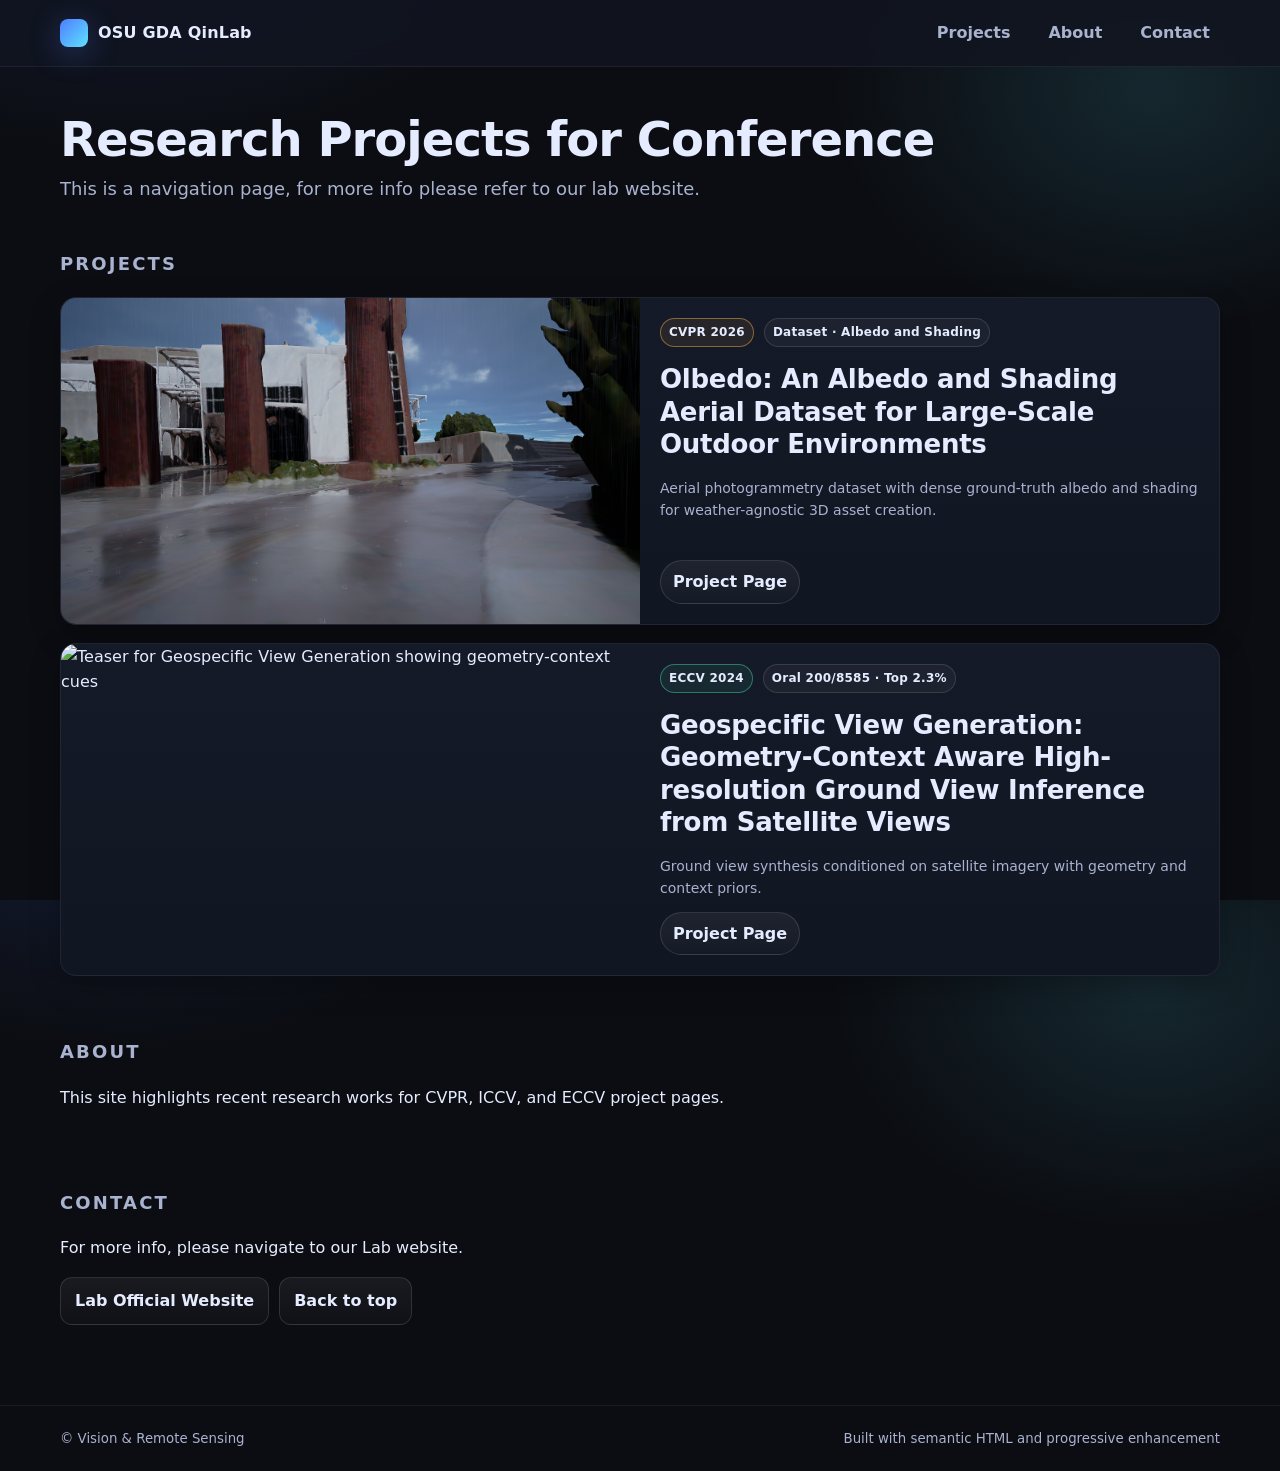
==== index.html @ 8f50970b "Add research portfolio landing page Introduces index.html with a CVPR-style research portfolio, incl" ====
<!DOCTYPE html>
<html lang="en">
<head>
  <meta charset="utf-8" />
  <meta name="viewport" content="width=device-width, initial-scale=1" />
  <title>QinLab - gitwebs</title>
  <meta name="description" content="CVPR-style research portfolio with navigation and project gallery." />
  <meta name="theme-color" content="#0b0d12" />
  <link rel="icon" href="data:image/svg+xml,%3Csvg xmlns='http://www.w3.org/2000/svg' viewBox='0 0 128 128'%3E%3Ccircle cx='64' cy='64' r='62' fill='%230b0d12'/%3E%3Cpath d='M64 20a44 44 0 100 88 44 44 0 000-88zm0 8a36 36 0 110 72 36 36 0 010-72z' fill='%23b9cdfc'/%3E%3Cpath d='M64 40a24 24 0 1024 24 24 24 0 00-24-24zm0 10a14 14 0 11-14 14 14 14 0 0114-14z' fill='%23fff'/%3E%3C/svg%3E" />
  <style>
    :root {
      --bg: #0b0d12;
      --bg-soft: #121520;
      --card: #151a28;
      --text: #e6ecff;
      --muted: #a9b2cf;
      --brand: #4f7cff;
      --brand-2: #8aa2ff;
      --accent: #5ee3ff;
      --ok: #46dcb0;
      --warn: #ffb54a;
      --bad: #ff6b7a;
      --ring: 0 0 0 3px rgba(79,124,255,.35);
      color-scheme: dark;
    }

    * { box-sizing: border-box; }
    html, body { height: 100%; }
    body {
      margin: 0;
      font-family: ui-sans-serif, system-ui, -apple-system, Segoe UI, Roboto, Inter, Noto Sans, Helvetica, Arial, Apple Color Emoji, Segoe UI Emoji;
      background: radial-gradient(1000px 600px at 10% -10%, rgba(79,124,255,.14), transparent 40%),
                  radial-gradient(800px 600px at 90% 10%, rgba(94,227,255,.12), transparent 40%),
                  linear-gradient(180deg, var(--bg), #0b0d12 40%);
      color: var(--text);
      line-height: 1.6;
      -webkit-font-smoothing: antialiased;
      -moz-osx-font-smoothing: grayscale;
    }

    /* Header */
    .site-header {
      position: sticky;
      top: 0;
      z-index: 50;
      backdrop-filter: saturate(1.2) blur(10px);
      background: color-mix(in oklab, var(--bg-soft) 88%, transparent);
      border-bottom: 1px solid rgba(255,255,255,.06);
    }
    .container { max-width: 1160px; margin: 0 auto; padding: 0 20px; }
    .nav { display: flex; align-items: center; justify-content: space-between; padding: 14px 0; }
    .brand { display: inline-flex; align-items: center; gap: 10px; text-decoration: none; color: var(--text); }
    .brand .logo { width: 28px; height: 28px; border-radius: 8px; background: linear-gradient(135deg, var(--brand), var(--accent)); box-shadow: 0 6px 30px rgba(79,124,255,.35); }
    .brand span { font-weight: 700; letter-spacing: .2px; }

    .nav-links { display: flex; gap: 18px; align-items: center; }
    .nav-links a { color: var(--muted); text-decoration: none; font-weight: 550; padding: 6px 10px; border-radius: 8px; }
    .nav-links a:hover, .nav-links a:focus { color: var(--text); background: rgba(255,255,255,.06); outline: none; box-shadow: var(--ring); }

    .btn { display: inline-flex; align-items: center; gap: 8px; border: 1px solid rgba(255,255,255,.12); padding: 10px 14px; border-radius: 12px; color: var(--text); text-decoration: none; font-weight: 600; background: linear-gradient(180deg, rgba(255,255,255,.06), rgba(255,255,255,.02)); }
    .btn:hover { border-color: rgba(255,255,255,.22); transform: translateY(-1px); transition: .2s ease; }

    .toggle { cursor: pointer; border: 1px solid rgba(255,255,255,.12); padding: 8px 10px; border-radius: 10px; font-size: 14px; color: var(--muted); background: rgba(255,255,255,.04); }

    /* Hero */
    .hero { padding: 46px 0 24px; }
    .hero h1 { font-size: clamp(28px, 4vw, 48px); line-height: 1.1; margin: 0 0 10px; letter-spacing: -0.02em; }
    .hero p { margin: 0; color: var(--muted); font-size: clamp(14px, 1.6vw, 18px); }

    /* Section title */
    .section { padding: 8px 0 40px; }
    .section h2 { font-size: 18px; text-transform: uppercase; letter-spacing: .12em; color: var(--muted); margin: 14px 0 18px; }

    /* Project grid */
    .grid { display: grid; grid-template-columns: repeat(12, 1fr); gap: 18px; }
/*    .card { grid-column: span 12; background: linear-gradient(180deg, var(--card), #0f1420 140%); border: 1px solid rgba(255,255,255,.06); border-radius: 16px; overflow: clip; box-shadow: 0 10px 30px rgba(0,0,0,.25); display: grid; grid-template-columns: 1.2fr 1fr; min-height: 220px; }
    .card:nth-child(even) { grid-template-columns: 1fr 1.2fr; }

    .card-media { position: relative; min-height: 220px; }
    .card-media img { position: absolute; inset: 0; width: 100%; height: 100%; object-fit: cover; }*/

    /* Force equal-width thumbnail + text columns */
.card {
  display: grid;
  grid-template-columns: 1fr 1fr !important;
  grid-column: span 12; background: linear-gradient(180deg, var(--card), #0f1420 140%); border: 1px solid rgba(255,255,255,.06); border-radius: 16px; overflow: clip; box-shadow: 0 10px 30px rgba(0,0,0,.25); display: grid; grid-template-columns: 1.2fr 1fr; min-height: 220px; 

}

.card:nth-child(even) {
  grid-template-columns: 1fr 1fr !important;
}

/* Uniform image aspect ratio */
.card-media {
  position: relative;
  width: 100%;
  aspect-ratio: 16 / 9;
  overflow: hidden;
}

.card-media img {
  width: 100%;
  height: 100%;
  object-fit: cover;
}


    .card-body { padding: 20px; display: flex; flex-direction: column; gap: 12px; }
    .kicker { display: inline-flex; gap: 10px; align-items: center; font-size: 13px; color: var(--muted); }
    .badge { display: inline-flex; align-items: center; gap: 6px; padding: 4px 8px; border-radius: 999px; font-size: 12px; font-weight: 700; letter-spacing: .02em; border: 1px solid rgba(255,255,255,.12); background: rgba(255,255,255,.04); color: var(--text); }
    .badge.ok { border-color: rgba(70,220,176,.45); background: rgba(70,220,176,.08); }
    .badge.warn { border-color: rgba(255,181,74,.45); background: rgba(255,181,74,.08); }

    .card h3 { margin: 4px 0 4px; font-size: clamp(18px, 2.2vw, 26px); line-height: 1.25; letter-spacing: -.01em; }
    .card .meta { color: var(--muted); font-size: 14px; }

    .actions { margin-top: auto; display: flex; flex-wrap: wrap; gap: 10px; }

    .pill-link { display: inline-flex; align-items: center; gap: 8px; text-decoration: none; font-weight: 700; color: var(--text); border: 1px solid rgba(255,255,255,.12); padding: 8px 12px; border-radius: 999px; background: linear-gradient(180deg, rgba(255,255,255,.06), rgba(255,255,255,.02)); }
    .pill-link:hover { border-color: rgba(255,255,255,.22); transform: translateY(-1px); transition: .2s ease; }

    /* Responsive */
    @media (max-width: 980px) {
      .card { grid-template-columns: 1fr; }
      .card:nth-child(even) { grid-template-columns: 1fr; }
    }

    @media (min-width: 700px) {
      .card { grid-column: span 12; }
    }

    /* Footer */
    footer { color: var(--muted); border-top: 1px solid rgba(255,255,255,.06); margin-top: 40px; }
    footer .foot { padding: 22px 0; display: flex; justify-content: space-between; align-items: center; flex-wrap: wrap; gap: 10px; }

    /* Focus visibility */
    :focus-visible { outline: none; box-shadow: var(--ring); }
  </style>
</head>
<body>
  <header class="site-header" role="banner">
    <div class="container nav">
      <a class="brand" href="#home">
        <span class="logo" aria-hidden="true"></span>
        <span>OSU GDA QinLab</span>
      </a>
      <nav class="nav-links" aria-label="Primary">
        <a href="#projects">Projects</a>
        <a href="#about">About</a>
        <a href="#contact">Contact</a>
      </nav>
    </div>
  </header>

  <main id="home">
    <section class="hero container" aria-labelledby="hero-title">
      <h1 id="hero-title">Research Projects for Conference</h1>
      <p>This is a navigation page, for more info please refer to our lab website.</p>
    </section>

    <section id="projects" class="section container" aria-labelledby="projects-title">
      <h2 id="projects-title">Projects</h2>

      <div class="grid" role="list">

        <!-- Project 2 -->
        <article class="card" role="listitem">
          <div class="card-media" aria-hidden="true">
            <img loading="lazy" src="https://gdaosu.github.io/olbedo/static/images/53a.png" alt="Olbedo dataset sample showing albedo and shading decomposition" />
          </div>
          <div class="card-body">
            <div class="kicker">
              <span class="badge warn">CVPR 2026</span>
              <span class="badge">Dataset · Albedo and Shading</span>
            </div>
            <h3>Olbedo: An Albedo and Shading Aerial Dataset for Large-Scale Outdoor Environments</h3>
            <div class="meta">Aerial photogrammetry dataset with dense ground-truth albedo and shading for weather-agnostic 3D asset creation.</div>
            <div class="actions">
              <a class="pill-link" href="https://gdaosu.github.io/olbedo/" target="_blank" rel="noopener">Project Page</a>
            </div>
          </div>
        </article>


        <!-- Project 1 -->
        <article class="card" role="listitem">
          <div class="card-media" aria-hidden="true">
            <img loading="lazy" src="https://gdaosu.github.io/geocontext/material/teaser.png" alt="Teaser for Geospecific View Generation showing geometry-context cues" />
          </div>
          <div class="card-body">
            <div class="kicker">
              <span class="badge ok" title="Oral presentation">ECCV 2024</span>
              <span class="badge" title="Acceptance stats">Oral 200/8585 · Top 2.3%</span>
            </div>
            <h3>Geospecific View Generation: Geometry-Context Aware High-resolution Ground View Inference from Satellite Views</h3>
            <div class="meta">Ground view synthesis conditioned on satellite imagery with geometry and context priors.</div>
            <div class="actions">
              <a class="pill-link" href="https://gdaosu.github.io/geocontext/" target="_blank" rel="noopener">Project Page</a>
            </div>
          </div>
        </article>


      </div>
    </section>

    <section id="about" class="section container" aria-labelledby="about-title">
      <h2 id="about-title">About</h2>
      <p style="max-width: 72ch">This site highlights recent research works for CVPR, ICCV, and ECCV project pages.</p>
    </section>

    <section id="contact" class="section container" aria-labelledby="contact-title">
      <h2 id="contact-title">Contact</h2>
      <p style="max-width: 72ch">For more info, please navigate to our Lab website.</p>
      <div class="actions" style="margin-top:10px">
        <a class="btn" href="https://u.osu.edu/qin.324/">Lab Official Website</a>
        <a class="btn" href="#" onclick="window.scrollTo({top:0,behavior:'smooth'})">Back to top</a>
      </div>
    </section>
  </main>

  <footer>
    <div class="container foot">
      <small>© <span id="year"></span> Vision & Remote Sensing</small>
      <small>Built with semantic HTML and progressive enhancement</small>
    </div>
  </footer>

  <script>
    // Year
    document.getElementById('year').textContent = new Date().getFullYear();

    // Simple theme toggle storing preference
    const key = 'prefers-dark';
    const $btn = document.getElementById('toggleTheme');
    function setTheme(dark) {
      if (dark) {
        document.documentElement.style.colorScheme = 'dark';
        document.body.style.background = "radial-gradient(1000px 600px at 10% -10%, rgba(79,124,255,.14), transparent 40%),
           radial-gradient(800px 600px at 90% 10%, rgba(94,227,255,.12), transparent 40%),
           linear-gradient(180deg, var(--bg), #0b0d12 40%)";
        document.body.style.color = 'var(--text)';
      } else {
        document.documentElement.style.colorScheme = 'light';
        document.body.style.background = '#f7f8fb';
        document.body.style.color = '#111';
      }
      localStorage.setItem(key, dark ? '1' : '0');(key, dark ? '1' : '0');
    }
    const initDark = localStorage.getItem(key) !== '0';
    setTheme(initDark);
    $btn.addEventListener('click', () => setTheme(localStorage.getItem(key) === '0'));
  </script>

  <!-- Structured data for better previews -->
  <script type="application/ld+json">
  {
    "@context": "https://schema.org",
    "@type": "ItemList",
    "name": "Research Projects",
    "itemListElement": [
      
      {
        "@type": "ListItem",
        "position": 1,
        "item": {
          "@type": "CreativeWork",
          "name": "Olbedo: An Albedo and Shading Aerial Dataset for Large-Scale Outdoor Environments",
          "url": "https://gdaosu.github.io/olbedo/",
          "image": "https://gdaosu.github.io/olbedo/static/images/53a.png",
          "isPartOf": {"@type": "Event", "name": "CVPR 2026"}
        }
      },
      {
        "@type": "ListItem",
        "position": 2,
        "item": {
          "@type": "CreativeWork",
          "name": "Geospecific View Generation: Geometry-Context Aware High-resolution Ground View Inference from Satellite Views",
          "url": "https://gdaosu.github.io/geocontext/",
          "image": "https://gdaosu.github.io/geocontext/material/teaser.png",
          "isPartOf": {"@type": "Event", "name": "ECCV 2024"}
        }
      }
    ]
  }
  </script>
</body>
</html>
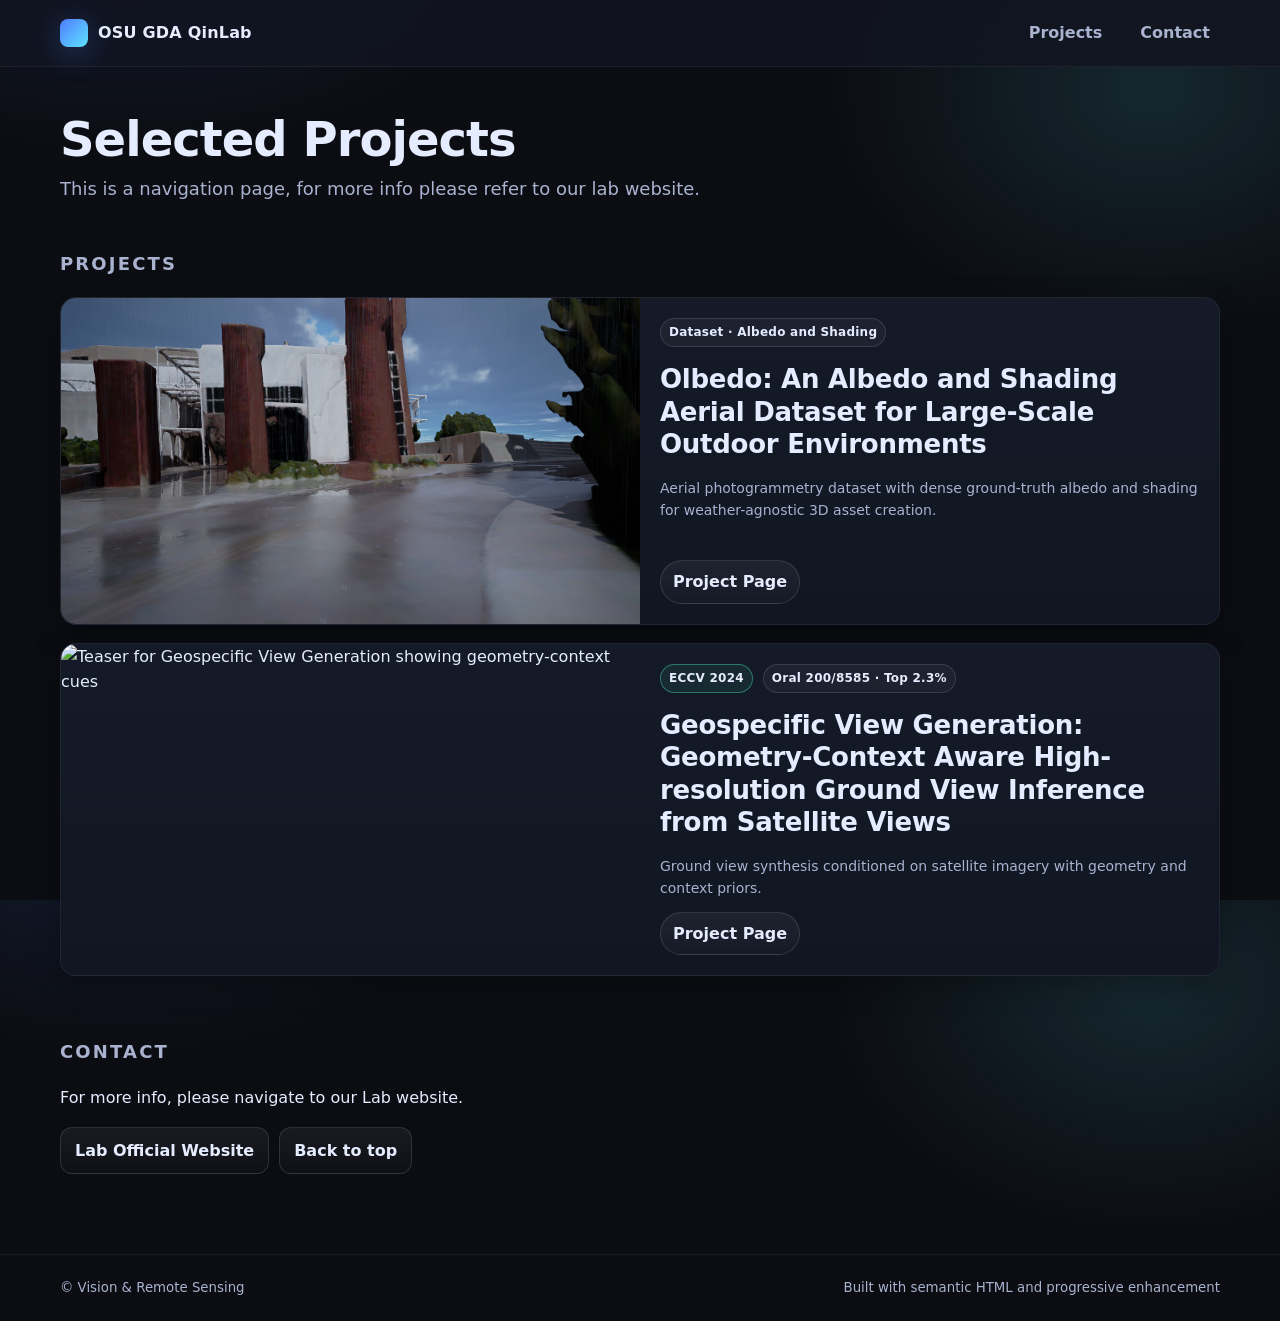
==== commit cbe2431e: "Remove About section and update title" ====
--- a/index.html
+++ b/index.html
@@ -147,7 +147,6 @@
       </a>
       <nav class="nav-links" aria-label="Primary">
         <a href="#projects">Projects</a>
-        <a href="#about">About</a>
         <a href="#contact">Contact</a>
       </nav>
     </div>
@@ -155,7 +154,7 @@
 
   <main id="home">
     <section class="hero container" aria-labelledby="hero-title">
-      <h1 id="hero-title">Research Projects for Conference</h1>
+      <h1 id="hero-title">Selected Projects</h1>
       <p>This is a navigation page, for more info please refer to our lab website.</p>
     </section>
 
@@ -171,7 +170,7 @@
           </div>
           <div class="card-body">
             <div class="kicker">
-              <span class="badge warn">CVPR 2026</span>
+              <!-- <span class="badge warn">CVPR 2026</span> -->
               <span class="badge">Dataset · Albedo and Shading</span>
             </div>
             <h3>Olbedo: An Albedo and Shading Aerial Dataset for Large-Scale Outdoor Environments</h3>
@@ -205,10 +204,6 @@
       </div>
     </section>
 
-    <section id="about" class="section container" aria-labelledby="about-title">
-      <h2 id="about-title">About</h2>
-      <p style="max-width: 72ch">This site highlights recent research works for CVPR, ICCV, and ECCV project pages.</p>
-    </section>
 
     <section id="contact" class="section container" aria-labelledby="contact-title">
       <h2 id="contact-title">Contact</h2>
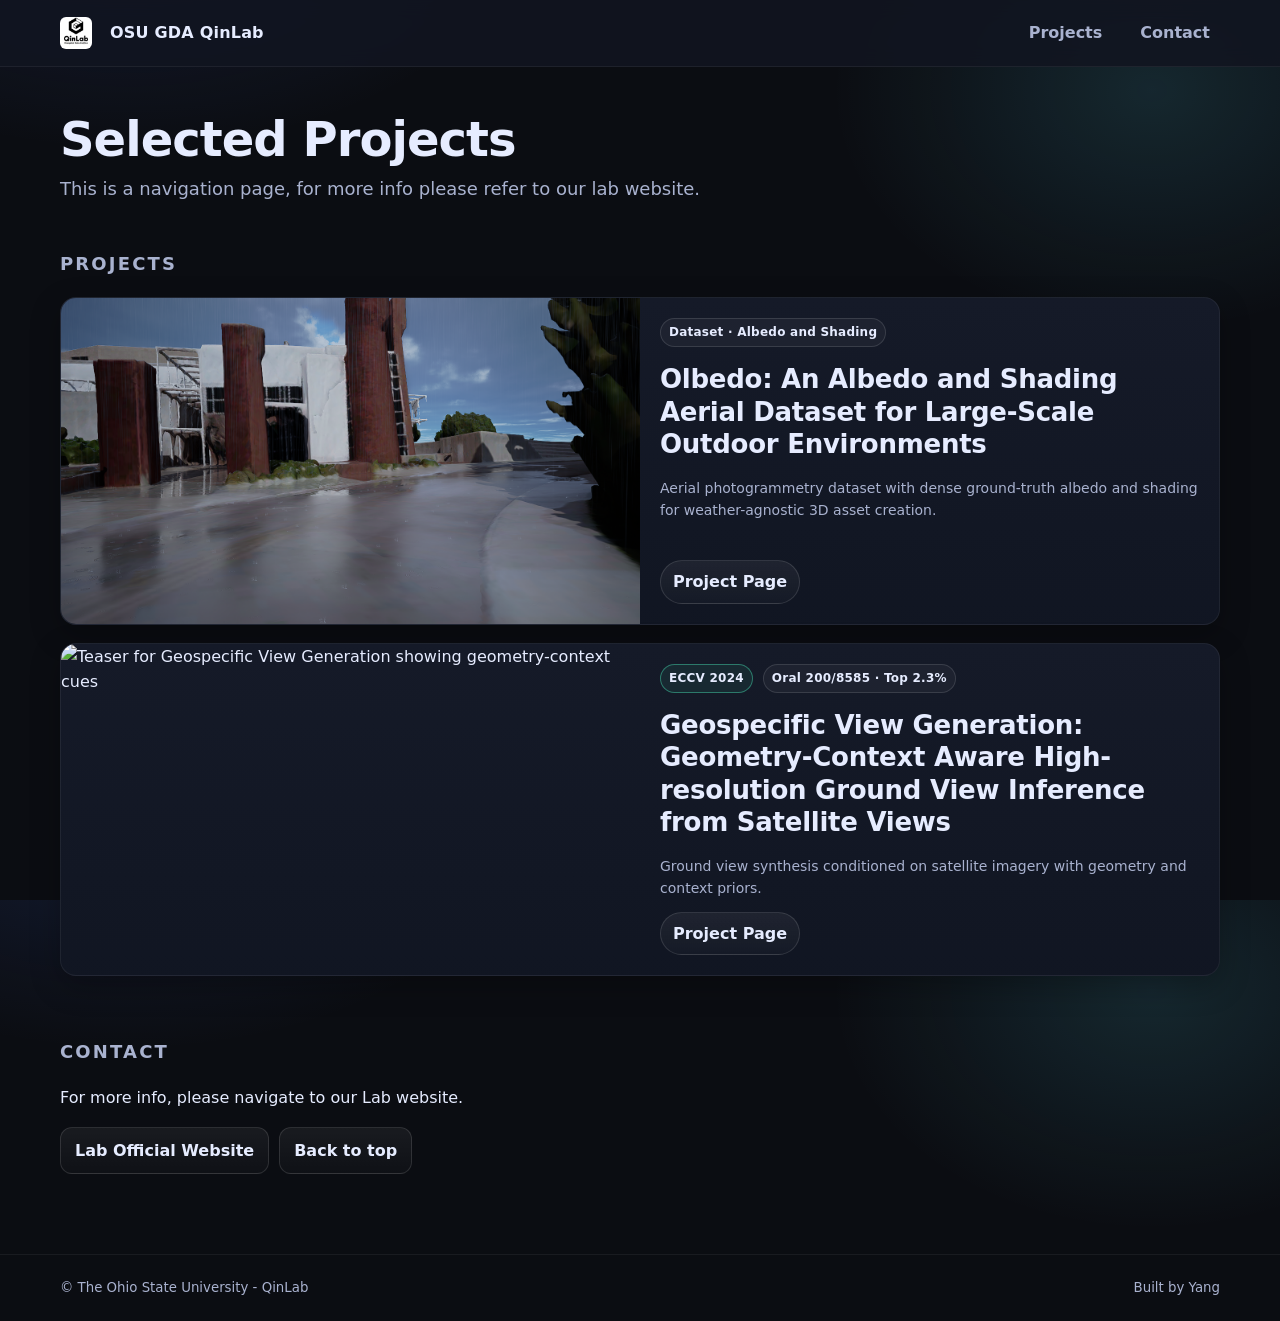
==== commit 119a825b: "Add lab logo and update branding in index.html Added lab_logo.jpg and updated favicon to use the new" ====
--- a/index.html
+++ b/index.html
@@ -6,7 +6,7 @@
   <title>QinLab - gitwebs</title>
   <meta name="description" content="CVPR-style research portfolio with navigation and project gallery." />
   <meta name="theme-color" content="#0b0d12" />
-  <link rel="icon" href="data:image/svg+xml,%3Csvg xmlns='http://www.w3.org/2000/svg' viewBox='0 0 128 128'%3E%3Ccircle cx='64' cy='64' r='62' fill='%230b0d12'/%3E%3Cpath d='M64 20a44 44 0 100 88 44 44 0 000-88zm0 8a36 36 0 110 72 36 36 0 010-72z' fill='%23b9cdfc'/%3E%3Cpath d='M64 40a24 24 0 1024 24 24 24 0 00-24-24zm0 10a14 14 0 11-14 14 14 14 0 0114-14z' fill='%23fff'/%3E%3C/svg%3E" />
+ <link rel="icon" type="image/jpeg" href="assets/lab_logo.jpg" />
   <style>
     :root {
       --bg: #0b0d12;
@@ -80,30 +80,39 @@
     .card-media img { position: absolute; inset: 0; width: 100%; height: 100%; object-fit: cover; }*/
 
     /* Force equal-width thumbnail + text columns */
-.card {
-  display: grid;
-  grid-template-columns: 1fr 1fr !important;
-  grid-column: span 12; background: linear-gradient(180deg, var(--card), #0f1420 140%); border: 1px solid rgba(255,255,255,.06); border-radius: 16px; overflow: clip; box-shadow: 0 10px 30px rgba(0,0,0,.25); display: grid; grid-template-columns: 1.2fr 1fr; min-height: 220px; 
-
-}
-
-.card:nth-child(even) {
-  grid-template-columns: 1fr 1fr !important;
-}
-
-/* Uniform image aspect ratio */
-.card-media {
-  position: relative;
-  width: 100%;
-  aspect-ratio: 16 / 9;
-  overflow: hidden;
-}
-
-.card-media img {
-  width: 100%;
-  height: 100%;
-  object-fit: cover;
-}
+    .card {
+      display: grid;
+      grid-template-columns: 1fr 1fr !important;
+      grid-column: span 12; background: linear-gradient(180deg, var(--card), #0f1420 140%); border: 1px solid rgba(255,255,255,.06); border-radius: 16px; overflow: clip; box-shadow: 0 10px 30px rgba(0,0,0,.25); display: grid; grid-template-columns: 1.2fr 1fr; min-height: 220px; 
+
+    }
+
+    .card:nth-child(even) {
+      grid-template-columns: 1fr 1fr !important;
+    }
+
+    /* Uniform image aspect ratio */
+    .card-media {
+      position: relative;
+      width: 100%;
+      aspect-ratio: 16 / 9;
+      overflow: hidden;
+    }
+
+    .card-media img {
+      width: 100%;
+      height: 100%;
+      object-fit: cover;
+    }
+
+    .lab-logo {
+      width: 32px;        /* Adjust size */
+      height: 32px;
+      object-fit: contain;
+      border-radius: 6px; /* Optional */
+      margin-right: 8px;
+    }
+
 
 
     .card-body { padding: 20px; display: flex; flex-direction: column; gap: 12px; }
@@ -142,7 +151,7 @@
   <header class="site-header" role="banner">
     <div class="container nav">
       <a class="brand" href="#home">
-        <span class="logo" aria-hidden="true"></span>
+        <img src="assets/lab_logo.jpg" alt="Lab Logo" class="lab-logo" />
         <span>OSU GDA QinLab</span>
       </a>
       <nav class="nav-links" aria-label="Primary">
@@ -217,8 +226,8 @@
 
   <footer>
     <div class="container foot">
-      <small>© <span id="year"></span> Vision & Remote Sensing</small>
-      <small>Built with semantic HTML and progressive enhancement</small>
+      <small>© <span id="year"></span> The Ohio State University - QinLab</small>
+      <small>Built by Yang</small>
     </div>
   </footer>
 
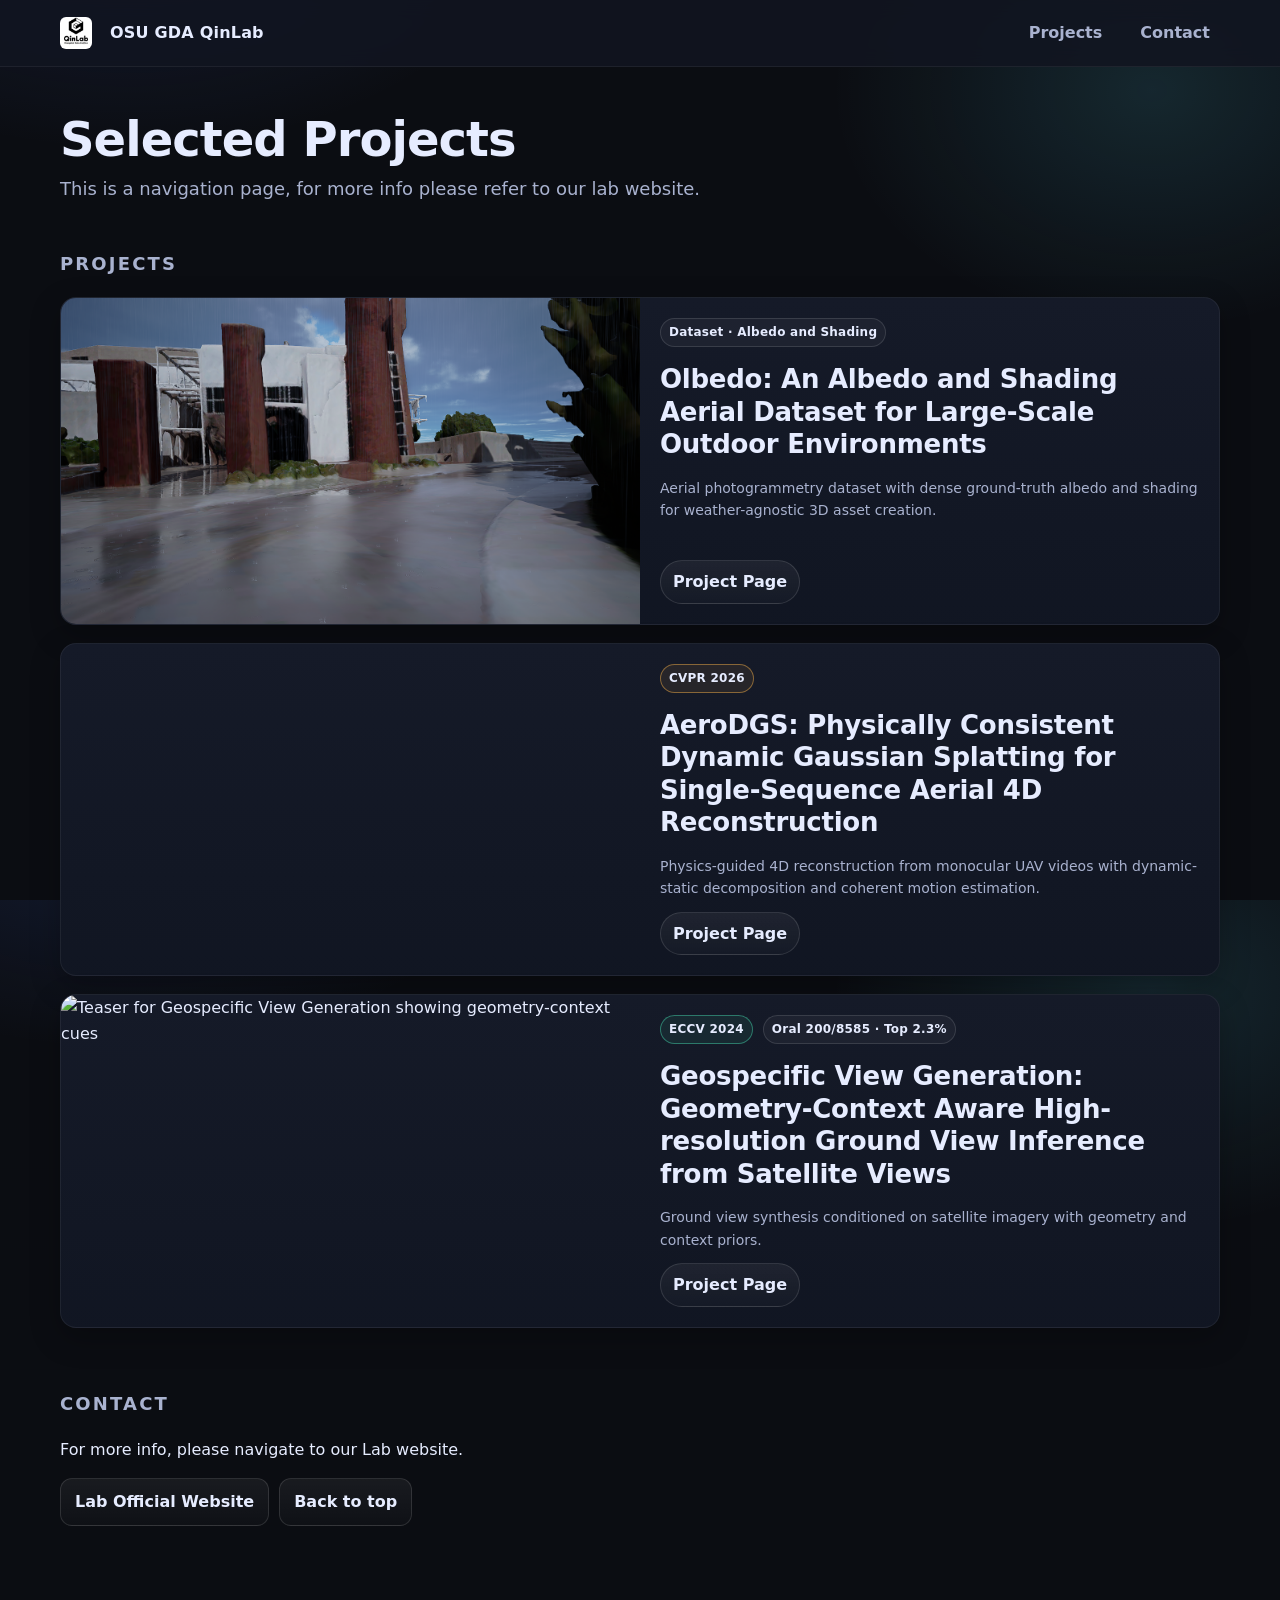
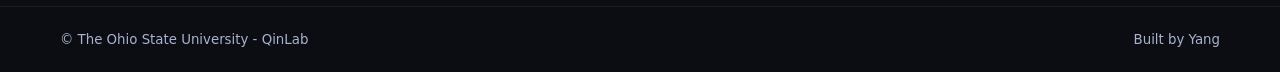
==== commit b2b0211d: "update README and main page" ====
--- a/index.html
+++ b/index.html
@@ -3,8 +3,8 @@
 <head>
   <meta charset="utf-8" />
   <meta name="viewport" content="width=device-width, initial-scale=1" />
-  <title>QinLab - gitwebs</title>
-  <meta name="description" content="CVPR-style research portfolio with navigation and project gallery." />
+  <title>QinLab - Selected Projects</title>
+  <meta name="description" content="QinLab Selected research webpage navigation and project gallery." />
   <meta name="theme-color" content="#0b0d12" />
  <link rel="icon" type="image/jpeg" href="assets/lab_logo.jpg" />
   <style>
@@ -105,6 +105,13 @@
       object-fit: cover;
     }
 
+    .card-media video {
+      width: 100%;
+      height: 100%;
+      object-fit: cover;
+      display: block;
+    }
+
     .lab-logo {
       width: 32px;        /* Adjust size */
       height: 32px;
@@ -190,6 +197,24 @@
           </div>
         </article>
 
+        <!-- Project -->
+        <article class="card" role="listitem">
+          <div class="card-media" aria-hidden="true">
+            <video autoplay muted loop playsinline preload="metadata">
+              <source src="aerialdgs/static/videos/high_rendered_web.mp4" type="video/mp4">
+            </video>
+          </div>
+          <div class="card-body">
+            <div class="kicker">
+              <span class="badge warn">CVPR 2026</span>
+            </div>
+            <h3>AeroDGS: Physically Consistent Dynamic Gaussian Splatting for Single-Sequence Aerial 4D Reconstruction</h3>
+            <div class="meta">Physics-guided 4D reconstruction from monocular UAV videos with dynamic-static decomposition and coherent motion estimation.</div>
+            <div class="actions">
+              <a class="pill-link" href="aerialdgs/" target="_blank" rel="noopener">Project Page</a>
+            </div>
+          </div>
+        </article>
 
         <!-- Project 1 -->
         <article class="card" role="listitem">
@@ -281,6 +306,17 @@
         "position": 2,
         "item": {
           "@type": "CreativeWork",
+          "name": "AeroDGS: Physically Consistent Dynamic Gaussian Splatting for Single-Sequence Aerial 4D Reconstruction",
+          "url": "https://gdaosu.github.io/aerialdgs/",
+          "image": "https://gdaosu.github.io/aerialdgs/static/images/method.png",
+          "isPartOf": {"@type": "Event", "name": "CVPR 2026"}
+        }
+      },
+      {
+        "@type": "ListItem",
+        "position": 3,
+        "item": {
+          "@type": "CreativeWork",
           "name": "Geospecific View Generation: Geometry-Context Aware High-resolution Ground View Inference from Satellite Views",
           "url": "https://gdaosu.github.io/geocontext/",
           "image": "https://gdaosu.github.io/geocontext/material/teaser.png",
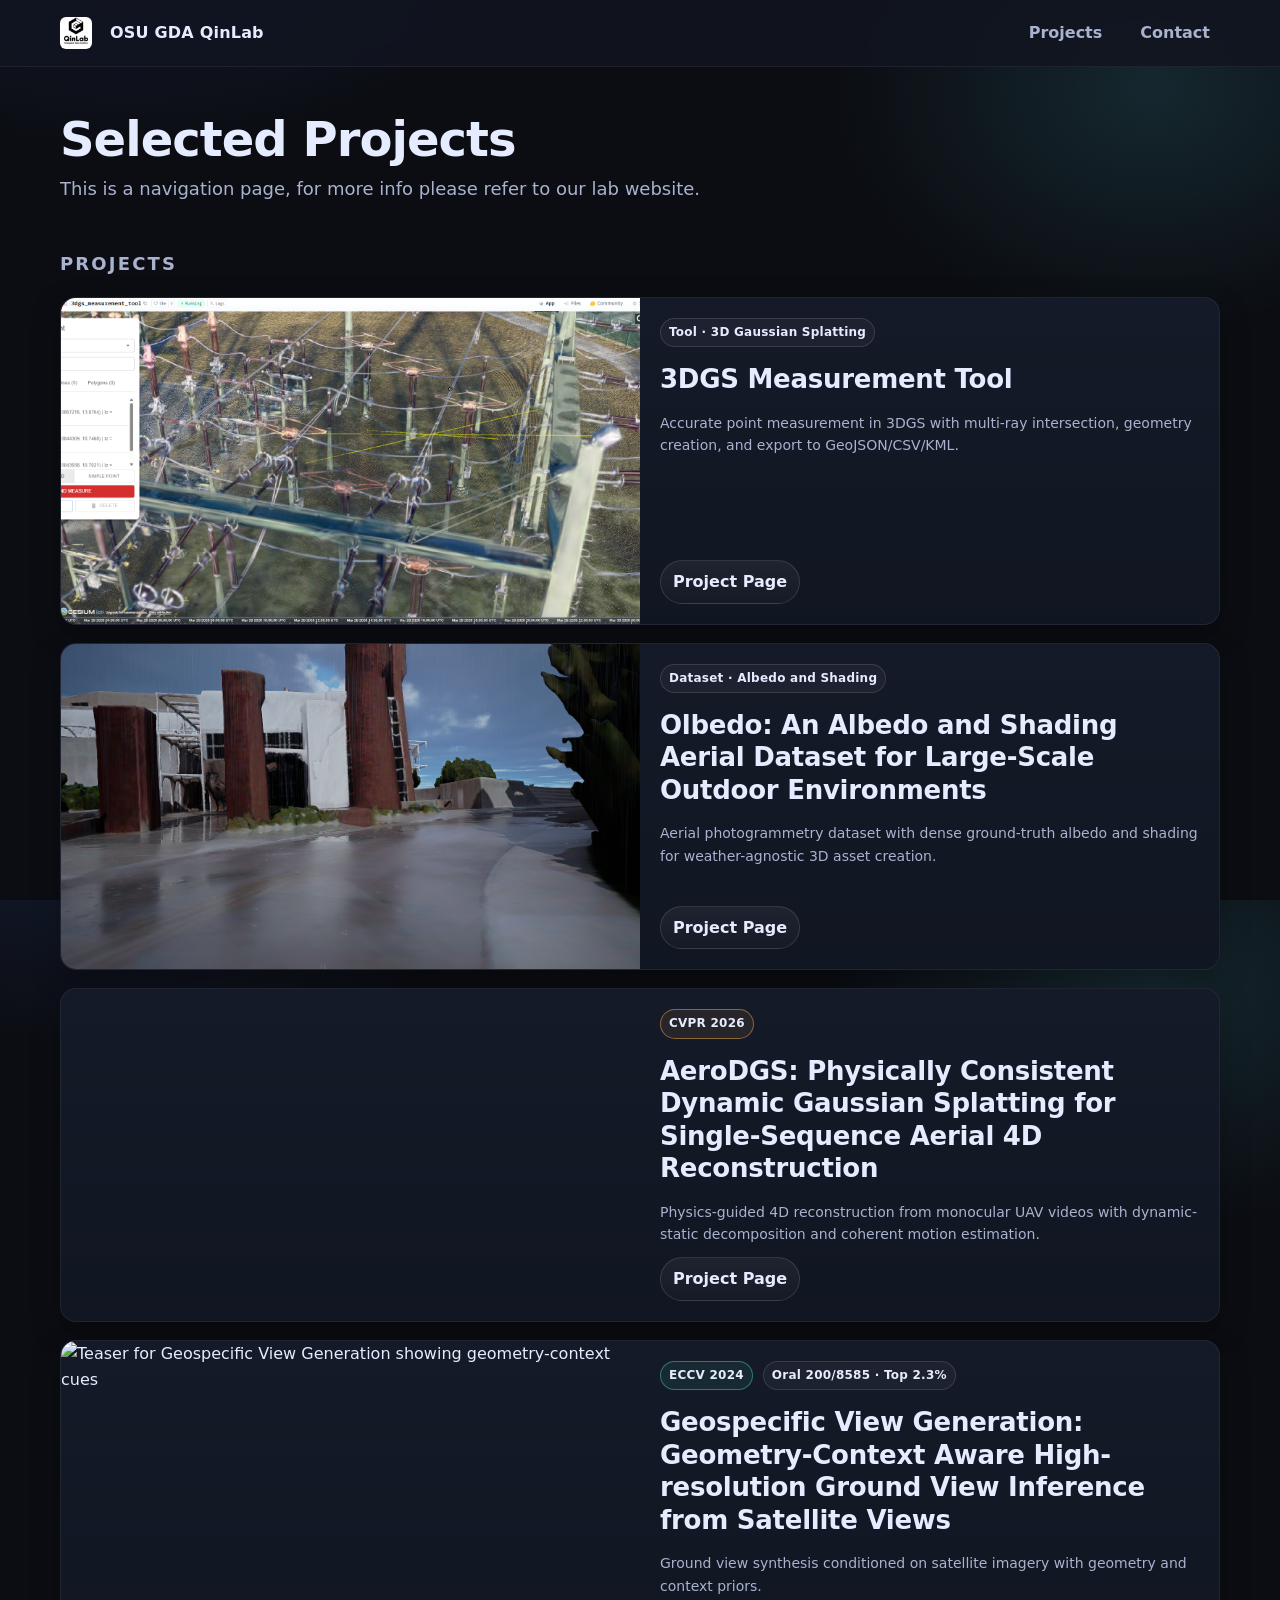
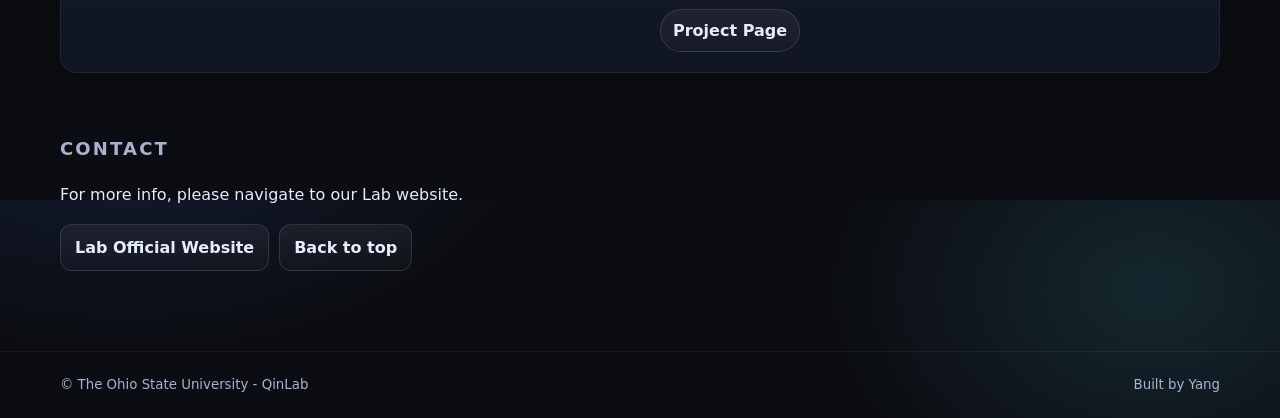
==== commit d61baaf9: "add 3dgs_measurement_tool" ====
--- a/index.html
+++ b/index.html
@@ -179,6 +179,23 @@
 
       <div class="grid" role="list">
 
+        <!-- Project 3 -->
+        <article class="card" role="listitem">
+          <div class="card-media" aria-hidden="true">
+            <img loading="lazy" src="3dgs_measurement_tool/static/images/demo.png" alt="Preview card for 3DGS Measurement Tool" />
+          </div>
+          <div class="card-body">
+            <div class="kicker">
+              <span class="badge">Tool · 3D Gaussian Splatting</span>
+            </div>
+            <h3>3DGS Measurement Tool</h3>
+            <div class="meta">Accurate point measurement in 3DGS with multi-ray intersection, geometry creation, and export to GeoJSON/CSV/KML.</div>
+            <div class="actions">
+              <a class="pill-link" href="3dgs_measurement_tool/" target="_blank" rel="noopener">Project Page</a>
+            </div>
+          </div>
+        </article>
+
         <!-- Project 2 -->
         <article class="card" role="listitem">
           <div class="card-media" aria-hidden="true">
@@ -295,6 +312,17 @@
         "position": 1,
         "item": {
           "@type": "CreativeWork",
+          "name": "3DGS Measurement Tool",
+          "url": "https://gdaosu.github.io/3dgs_measurement_tool/",
+          "image": "https://gdaosu.github.io/assets/lab_logo.jpg",
+          "isPartOf": {"@type": "Organization", "name": "OSU GDA QinLab"}
+        }
+      },
+      {
+        "@type": "ListItem",
+        "position": 2,
+        "item": {
+          "@type": "CreativeWork",
           "name": "Olbedo: An Albedo and Shading Aerial Dataset for Large-Scale Outdoor Environments",
           "url": "https://gdaosu.github.io/olbedo/",
           "image": "https://gdaosu.github.io/olbedo/static/images/53a.png",
@@ -303,7 +331,7 @@
       },
       {
         "@type": "ListItem",
-        "position": 2,
+        "position": 3,
         "item": {
           "@type": "CreativeWork",
           "name": "AeroDGS: Physically Consistent Dynamic Gaussian Splatting for Single-Sequence Aerial 4D Reconstruction",
@@ -314,7 +342,7 @@
       },
       {
         "@type": "ListItem",
-        "position": 3,
+        "position": 4,
         "item": {
           "@type": "CreativeWork",
           "name": "Geospecific View Generation: Geometry-Context Aware High-resolution Ground View Inference from Satellite Views",
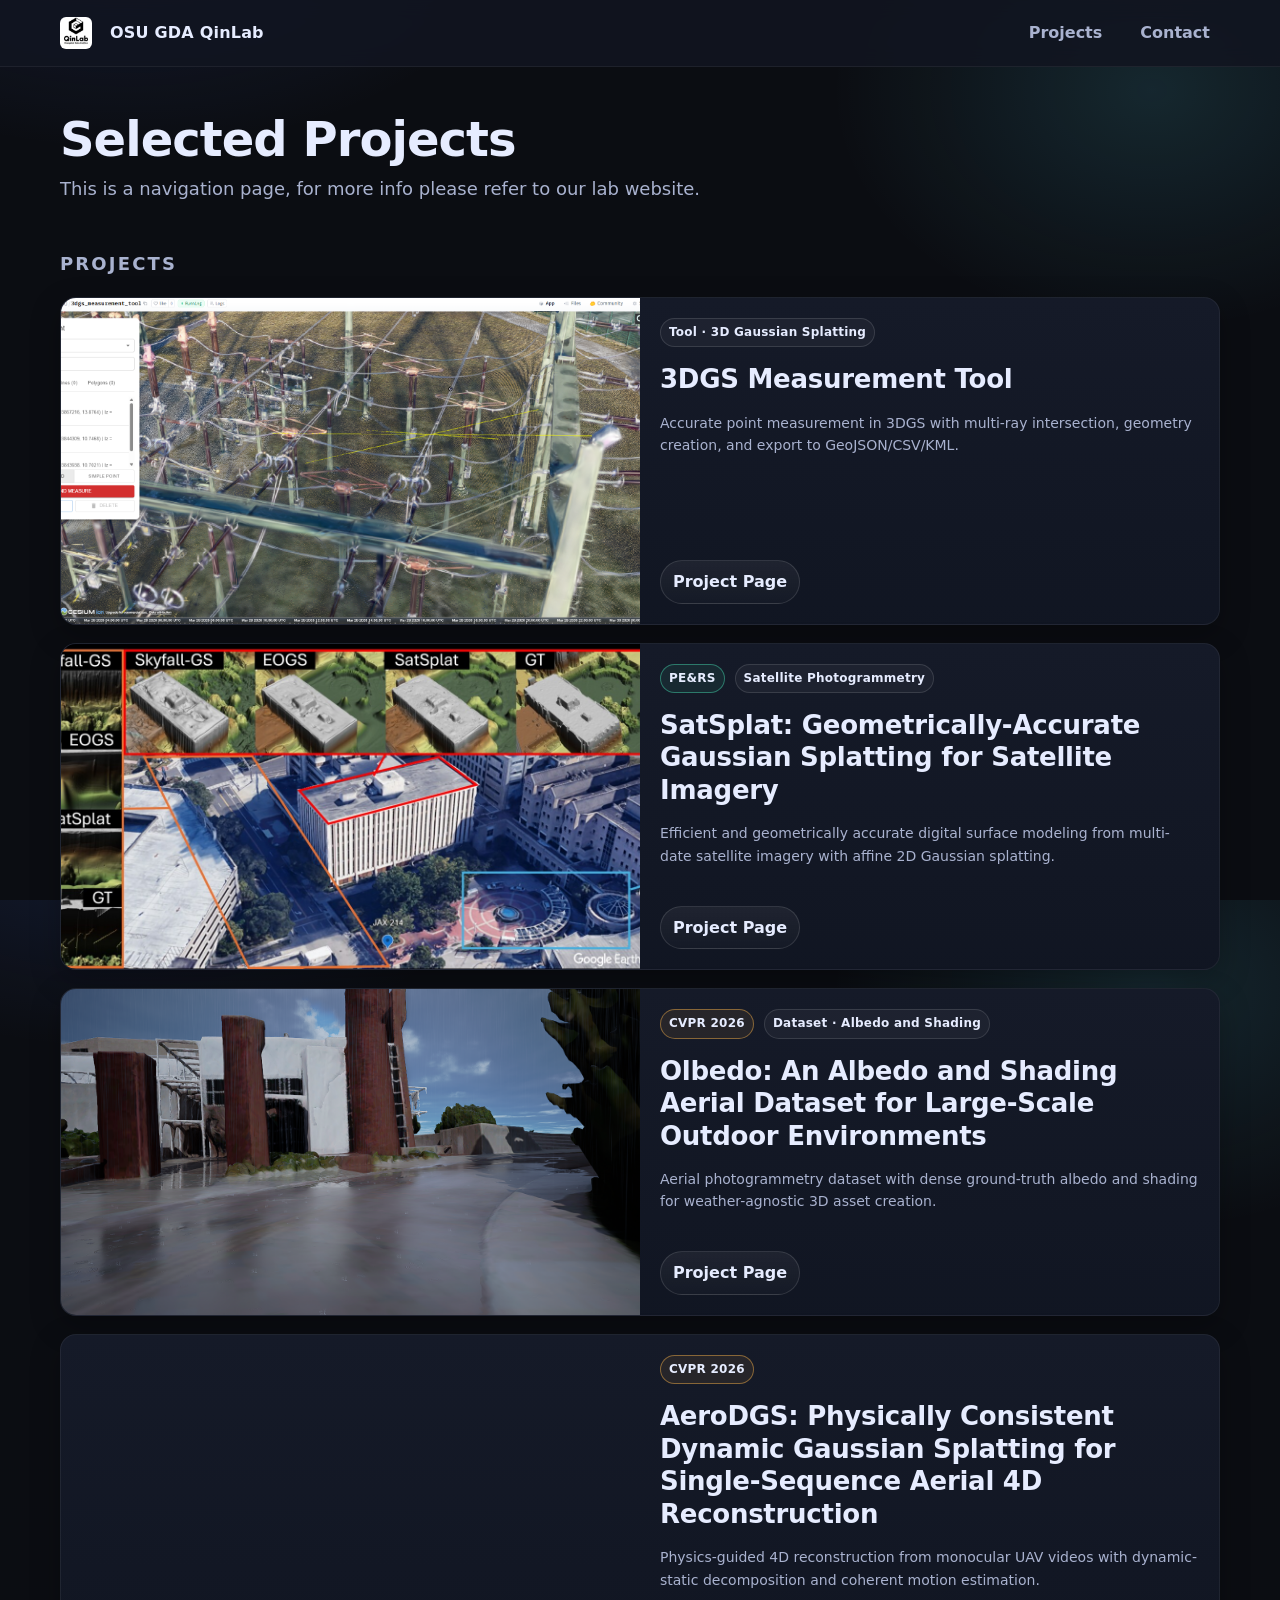
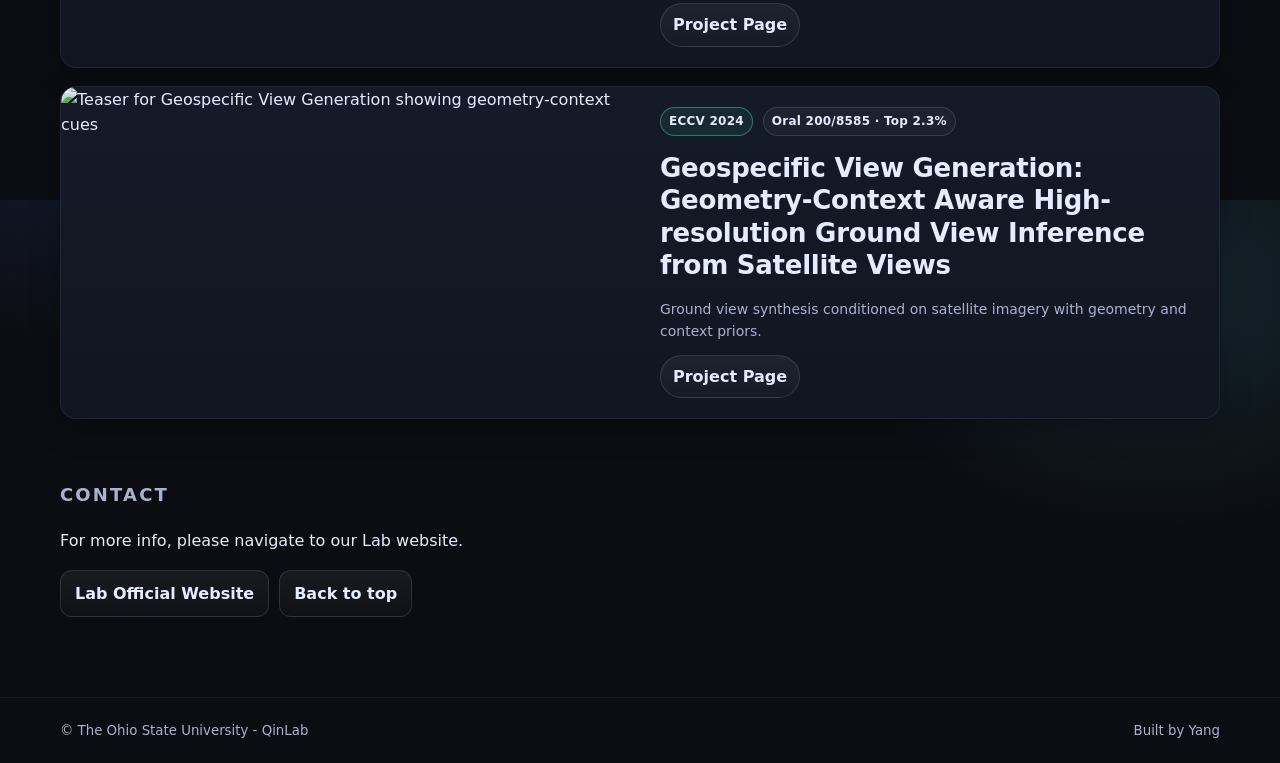
==== commit 01ea0a74: "Add SatSplat project page" ====
--- a/index.html
+++ b/index.html
@@ -196,20 +196,38 @@
           </div>
         </article>
 
+        <!-- Project SatSplat -->
+        <article class="card" role="listitem">
+          <div class="card-media" aria-hidden="true">
+            <img loading="lazy" src="satsplat/static/images/teaser.jpg" alt="SatSplat satellite digital surface model reconstruction teaser" />
+          </div>
+          <div class="card-body">
+            <div class="kicker">
+              <span class="badge ok">PE&amp;RS</span>
+              <span class="badge">Satellite Photogrammetry</span>
+            </div>
+            <h3>SatSplat: Geometrically-Accurate Gaussian Splatting for Satellite Imagery</h3>
+            <div class="meta">Efficient and geometrically accurate digital surface modeling from multi-date satellite imagery with affine 2D Gaussian splatting.</div>
+            <div class="actions">
+              <a class="pill-link" href="satsplat/" target="_blank" rel="noopener">Project Page</a>
+            </div>
+          </div>
+        </article>
+
         <!-- Project 2 -->
         <article class="card" role="listitem">
           <div class="card-media" aria-hidden="true">
-            <img loading="lazy" src="https://gdaosu.github.io/olbedo/static/images/53a.png" alt="Olbedo dataset sample showing albedo and shading decomposition" />
-          </div>
-          <div class="card-body">
-            <div class="kicker">
-              <!-- <span class="badge warn">CVPR 2026</span> -->
+            <img loading="lazy" src="olbedo/static/images/53a.png" alt="Olbedo dataset sample showing albedo and shading decomposition" />
+          </div>
+          <div class="card-body">
+            <div class="kicker">
+              <span class="badge warn">CVPR 2026</span>
               <span class="badge">Dataset · Albedo and Shading</span>
             </div>
             <h3>Olbedo: An Albedo and Shading Aerial Dataset for Large-Scale Outdoor Environments</h3>
             <div class="meta">Aerial photogrammetry dataset with dense ground-truth albedo and shading for weather-agnostic 3D asset creation.</div>
             <div class="actions">
-              <a class="pill-link" href="https://gdaosu.github.io/olbedo/" target="_blank" rel="noopener">Project Page</a>
+              <a class="pill-link" href="olbedo/" target="_blank" rel="noopener">Project Page</a>
             </div>
           </div>
         </article>
@@ -236,7 +254,7 @@
         <!-- Project 1 -->
         <article class="card" role="listitem">
           <div class="card-media" aria-hidden="true">
-            <img loading="lazy" src="https://gdaosu.github.io/geocontext/material/teaser.png" alt="Teaser for Geospecific View Generation showing geometry-context cues" />
+            <img loading="lazy" src="geocontext/material/teaser.png" alt="Teaser for Geospecific View Generation showing geometry-context cues" />
           </div>
           <div class="card-body">
             <div class="kicker">
@@ -246,7 +264,7 @@
             <h3>Geospecific View Generation: Geometry-Context Aware High-resolution Ground View Inference from Satellite Views</h3>
             <div class="meta">Ground view synthesis conditioned on satellite imagery with geometry and context priors.</div>
             <div class="actions">
-              <a class="pill-link" href="https://gdaosu.github.io/geocontext/" target="_blank" rel="noopener">Project Page</a>
+              <a class="pill-link" href="geocontext/" target="_blank" rel="noopener">Project Page</a>
             </div>
           </div>
         </article>
@@ -313,8 +331,8 @@
         "item": {
           "@type": "CreativeWork",
           "name": "3DGS Measurement Tool",
-          "url": "https://gdaosu.github.io/3dgs_measurement_tool/",
-          "image": "https://gdaosu.github.io/assets/lab_logo.jpg",
+          "url": "3dgs_measurement_tool/",
+          "image": "assets/lab_logo.jpg",
           "isPartOf": {"@type": "Organization", "name": "OSU GDA QinLab"}
         }
       },
@@ -323,31 +341,42 @@
         "position": 2,
         "item": {
           "@type": "CreativeWork",
+          "name": "SatSplat: Geometrically-Accurate Gaussian Splatting for Satellite Imagery",
+          "url": "satsplat/",
+          "image": "satsplat/static/images/teaser.jpg",
+          "isPartOf": {"@type": "Periodical", "name": "Photogrammetric Engineering & Remote Sensing"}
+        }
+      },
+      {
+        "@type": "ListItem",
+        "position": 3,
+        "item": {
+          "@type": "CreativeWork",
           "name": "Olbedo: An Albedo and Shading Aerial Dataset for Large-Scale Outdoor Environments",
-          "url": "https://gdaosu.github.io/olbedo/",
-          "image": "https://gdaosu.github.io/olbedo/static/images/53a.png",
+          "url": "olbedo/",
+          "image": "olbedo/static/images/53a.png",
           "isPartOf": {"@type": "Event", "name": "CVPR 2026"}
         }
       },
       {
         "@type": "ListItem",
-        "position": 3,
+        "position": 4,
         "item": {
           "@type": "CreativeWork",
           "name": "AeroDGS: Physically Consistent Dynamic Gaussian Splatting for Single-Sequence Aerial 4D Reconstruction",
-          "url": "https://gdaosu.github.io/aerialdgs/",
-          "image": "https://gdaosu.github.io/aerialdgs/static/images/method.png",
+          "url": "aerialdgs/",
+          "image": "aerialdgs/static/images/method.png",
           "isPartOf": {"@type": "Event", "name": "CVPR 2026"}
         }
       },
       {
         "@type": "ListItem",
-        "position": 4,
+        "position": 5,
         "item": {
           "@type": "CreativeWork",
           "name": "Geospecific View Generation: Geometry-Context Aware High-resolution Ground View Inference from Satellite Views",
-          "url": "https://gdaosu.github.io/geocontext/",
-          "image": "https://gdaosu.github.io/geocontext/material/teaser.png",
+          "url": "geocontext/",
+          "image": "geocontext/material/teaser.png",
           "isPartOf": {"@type": "Event", "name": "ECCV 2024"}
         }
       }
